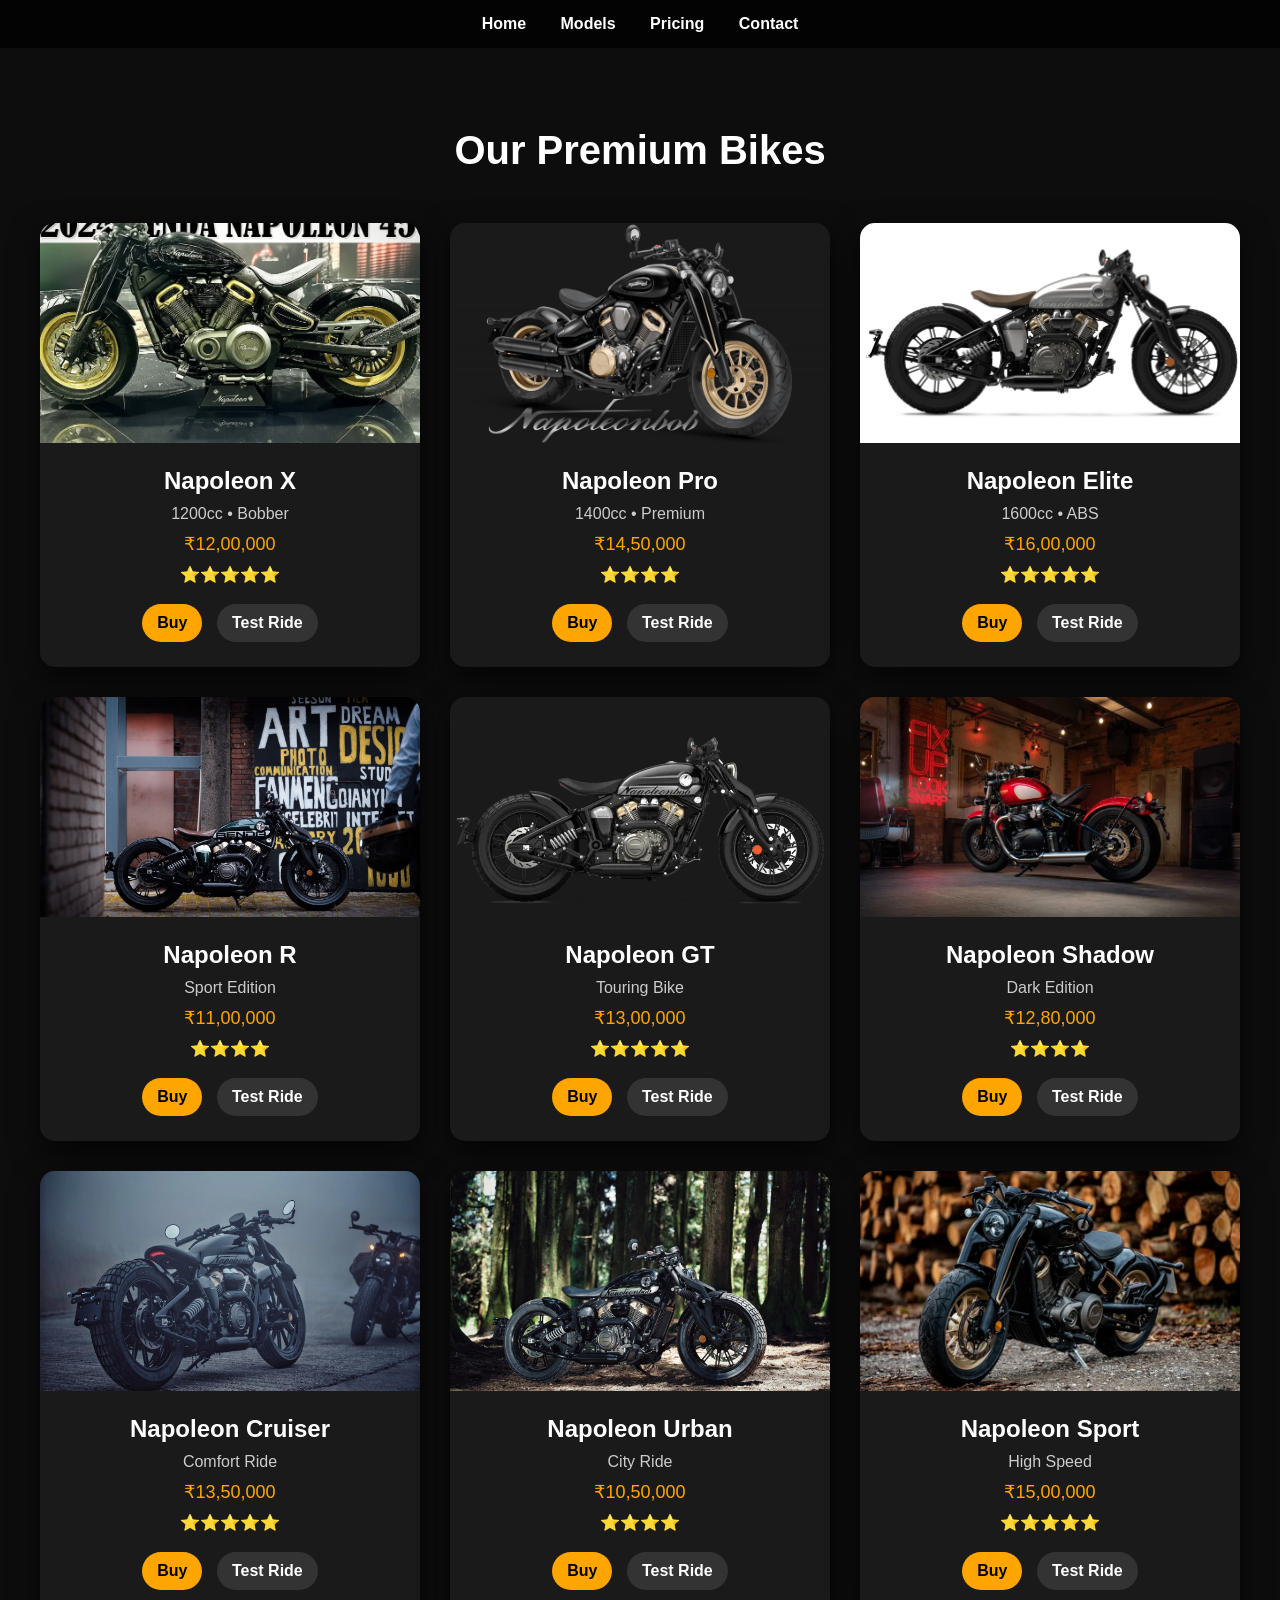
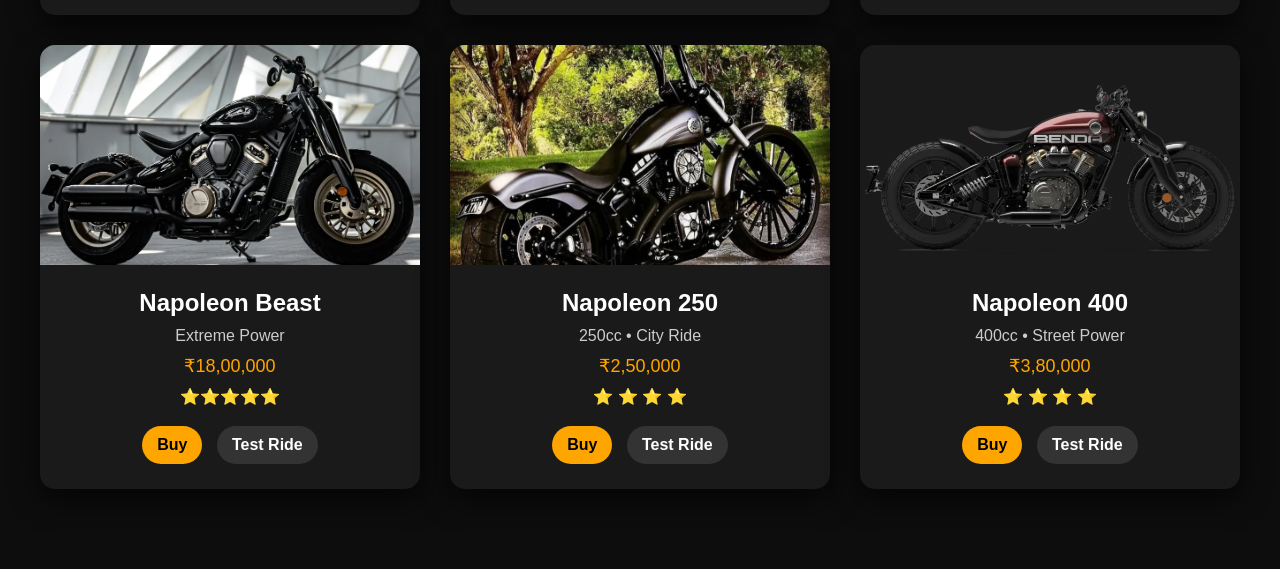
==== bikes/index.html @ 5b16cc89 "Initial commit - Napoleon Bikes Project" ====
<!DOCTYPE html>
<html lang="en">
<head>
<meta charset="UTF-8">
<meta name="viewport" content="width=device-width, initial-scale=1.0">
<title>Napoleon Bikes - Models</title>

<style>
* {
    margin: 0;
    padding: 0;
    box-sizing: border-box;
}

body {
    font-family: Arial;
    background: #0d0d0d;
    color: white;
}

/* Navbar */
nav {
    background: rgba(0,0,0,0.8);
    padding: 15px;
    text-align: center;
}

nav a {
    color: white;
    margin: 0 15px;
    text-decoration: none;
    font-weight: bold;
}

/* Section */
.section {
    padding: 80px 40px;
}

.section h1 {
    text-align: center;
    margin-bottom: 50px;
    font-size: 40px;
}

/* Grid */
.grid {
    display: grid;
    grid-template-columns: repeat(auto-fit, minmax(280px, 1fr));
    gap: 30px;
}

/* Card */
.card {
    background: #1a1a1a;
    border-radius: 15px;
    overflow: hidden;
    transition: 0.4s;
    box-shadow: 0 10px 30px rgba(0,0,0,0.7);
    animation: fadeUp 0.8s ease;
}

.card:hover {
    transform: translateY(-12px) scale(1.03);
}

/* Image */
.card img {
    width: 100%;
    height: 220px;
    object-fit: cover;
}

/* Content */
.card-content {
    padding: 20px;
    text-align: center;
}

.card-content h2 {
    margin-bottom: 10px;
}

.card-content p {
    color: #ccc;
    margin-bottom: 10px;
}

/* Price */
.price {
    color: orange;
    font-size: 18px;
    margin-bottom: 10px;
}

/* Stars */
.stars {
    color: gold;
    margin-bottom: 15px;
}

/* Buttons */
.btn {
    display: inline-block;
    margin: 5px;
    padding: 10px 15px;
    border-radius: 20px;
    text-decoration: none;
    font-weight: bold;
    transition: 0.3s;
}

.buy {
    background: orange;
    color: black;
}

.test {
    background: #333;
    color: white;
}

.btn:hover {
    transform: scale(1.1);
}

/* Animation */
@keyframes fadeUp {
    from {
        opacity: 0;
        transform: translateY(40px);
    }
    to {
        opacity: 1;
        transform: translateY(0);
    }
}

/* Responsive */
@media(max-width: 768px) {
    .section {
        padding: 40px 20px;
    }
}
</style>
</head>

<body>

<!-- Navbar -->
<nav>
    <a href="../index.html">Home</a>
    <a href="../bikes/">Models</a>
    <a href="../pricing/">Pricing</a>
    <a href="../contact/">Contact</a>
</nav>

<!-- Section -->
<div class="section">
    <h1>Our Premium Bikes</h1>

    <div class="grid">

        <!-- Bike 1 -->
        <div class="card">
            <img src="images/napoleon1.webp">
            <div class="card-content">
                <h2>Napoleon X</h2>
                <p>1200cc • Bobber</p>
                <div class="price">₹12,00,000</div>
                <div class="stars">⭐⭐⭐⭐⭐</div>
                <a href="/contact/index.html" class="btn buy">Buy</a>
                <a href="/contact/index.html" class="btn test">Test Ride</a>
            </div>
        </div>

        <!-- Bike 2 -->
        <div class="card">
            <img src="images/napoleon2.webp">
            <div class="card-content">
                <h2>Napoleon Pro</h2>
                <p>1400cc • Premium</p>
                <div class="price">₹14,50,000</div>
                <div class="stars">⭐⭐⭐⭐</div>
                <a href="/contact/index.html" class="btn buy">Buy</a>
                <a href="/contact/index.html" class="btn test">Test Ride</a>
            </div>
        </div>

        <!-- Bike 3 -->
        <div class="card">
            <img src="images/napoleon3.png">
            <div class="card-content">
                <h2>Napoleon Elite</h2>
                <p>1600cc • ABS</p>
                <div class="price">₹16,00,000</div>
                <div class="stars">⭐⭐⭐⭐⭐</div>
                <a href="/contact/index.html" class="btn buy">Buy</a>
                <a href="/contact/index.html" class="btn test">Test Ride</a>
            </div>
        </div>

        <!-- More Bikes -->
        <div class="card">
            <img src="images/napoleon4.jpg">
            <div class="card-content">
                <h2>Napoleon R</h2>
                <p>Sport Edition</p>
                <div class="price">₹11,00,000</div>
                <div class="stars">⭐⭐⭐⭐</div>
                <a href="/contact/index.html" class="btn buy">Buy</a>
                <a href="/contact/index.html" class="btn test">Test Ride</a>
            </div>
        </div>

        <div class="card">
            <img src="images/napoleon5.webp">
            <div class="card-content">
                <h2>Napoleon GT</h2>
                <p>Touring Bike</p>
                <div class="price">₹13,00,000</div>
                <div class="stars">⭐⭐⭐⭐⭐</div>
                <a href="/contact/index.html" class="btn buy">Buy</a>
                <a href="/contact/index.html" class="btn test">Test Ride</a>
            </div>
        </div>

        <div class="card">
            <img src="images/napoleon6.webp">
            <div class="card-content">
                <h2>Napoleon Shadow</h2>
                <p>Dark Edition</p>
                <div class="price">₹12,80,000</div>
                <div class="stars">⭐⭐⭐⭐</div>
                <a href="/contact/index.html" class="btn buy">Buy</a>
                <a href="/contact/index.html" class="btn test">Test Ride</a>
            </div>
        </div>

        <div class="card">
            <img src="images/napoleon7.webp">
            <div class="card-content">
                <h2>Napoleon Cruiser</h2>
                <p>Comfort Ride</p>
                <div class="price">₹13,50,000</div>
                <div class="stars">⭐⭐⭐⭐⭐</div>
                <a href="/contact/index.html" class="btn buy">Buy</a>
                <a href="/contact/index.html" class="btn test">Test Ride</a>
            </div>
        </div>

        <div class="card">
            <img src="images/napoleon8.jpg">
            <div class="card-content">
                <h2>Napoleon Urban</h2>
                <p>City Ride</p>
                <div class="price">₹10,50,000</div>
                <div class="stars">⭐⭐⭐⭐</div>
                <a href="/contact/index.html" class="btn buy">Buy</a>
                <a href="/contact/index.html" class="btn test">Test Ride</a>
            </div>
        </div>

        <div class="card">
            <img src="images/napoleon9.webp">
            <div class="card-content">
                <h2>Napoleon Sport</h2>
                <p>High Speed</p>
                <div class="price">₹15,00,000</div>
                <div class="stars">⭐⭐⭐⭐⭐</div>
                <a href="/contact/index.html" class="btn buy">Buy</a>
                <a href="/contact/index.html" class="btn test">Test Ride</a>
            </div>
        </div>

        <div class="card">
            <img src="images/napoleon10.webp">
            <div class="card-content">
                <h2>Napoleon Beast</h2>
                <p>Extreme Power</p>
                <div class="price">₹18,00,000</div>
                <div class="stars">⭐⭐⭐⭐⭐</div>
                <a href="/contact/index.html" class="btn buy">Buy</a>
                <a href="/contact/index.html" class="btn test">Test Ride</a>
            </div>
        </div>

	<div class="card">
        <img src="images/napoleon11.webp">
        <div class="card-content">
            <h2>Napoleon 250</h2>
            <p>250cc • City Ride</p>
            <div class="price">₹2,50,000</div>
            <div class="stars">⭐ ⭐ ⭐ ⭐</div>
            <a href="/contact/index.html" class="btn buy">Buy</a>
            <a href="/contact/index.html" class="btn test">Test Ride</a>
        </div>
    </div>

    <div class="card">
        <img src="images/napoleon13.webp">
        <div class="card-content">
            <h2>Napoleon 400</h2>
            <p>400cc • Street Power</p>
            <div class="price">₹3,80,000</div>
            <div class="stars">⭐ ⭐ ⭐ ⭐</div>
            <a href="/contact/index.html" class="btn buy">Buy</a>
            <a href="/contact/index.html" class="btn test">Test Ride</a>
        </div>
    </div>
    

    </div>
</div>

</body>
</html>
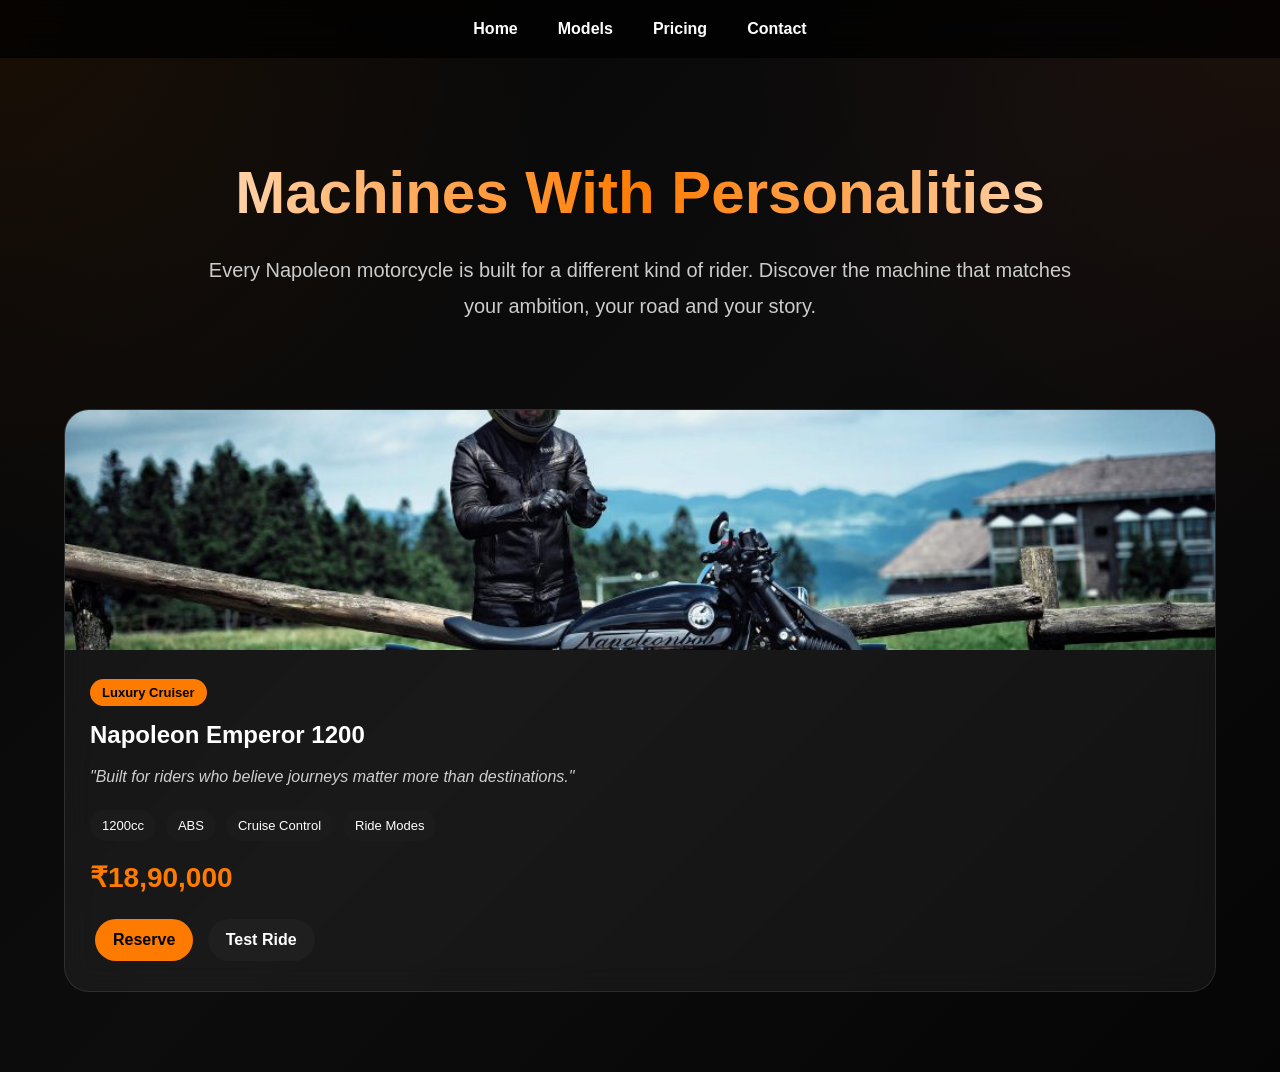
==== commit d9bf2e55: "Revamp bikes index page with new styles and title Updated the title and enhanced the styling for the" ====
--- a/bikes/index.html
+++ b/bikes/index.html
@@ -3,314 +3,232 @@
 <head>
 <meta charset="UTF-8">
 <meta name="viewport" content="width=device-width, initial-scale=1.0">
-<title>Napoleon Bikes - Models</title>
+
+<title>Napoleon Bikes | Machines With Personalities</title>
 
 <style>
-* {
-    margin: 0;
-    padding: 0;
-    box-sizing: border-box;
-}
-
-body {
-    font-family: Arial;
-    background: #0d0d0d;
-    color: white;
-}
-
-/* Navbar */
-nav {
-    background: rgba(0,0,0,0.8);
-    padding: 15px;
-    text-align: center;
-}
-
-nav a {
-    color: white;
-    margin: 0 15px;
-    text-decoration: none;
-    font-weight: bold;
-}
-
-/* Section */
-.section {
-    padding: 80px 40px;
-}
-
-.section h1 {
-    text-align: center;
-    margin-bottom: 50px;
-    font-size: 40px;
-}
-
-/* Grid */
-.grid {
-    display: grid;
-    grid-template-columns: repeat(auto-fit, minmax(280px, 1fr));
-    gap: 30px;
-}
-
-/* Card */
-.card {
-    background: #1a1a1a;
-    border-radius: 15px;
-    overflow: hidden;
-    transition: 0.4s;
-    box-shadow: 0 10px 30px rgba(0,0,0,0.7);
-    animation: fadeUp 0.8s ease;
-}
-
-.card:hover {
-    transform: translateY(-12px) scale(1.03);
-}
-
-/* Image */
-.card img {
-    width: 100%;
-    height: 220px;
-    object-fit: cover;
-}
-
-/* Content */
-.card-content {
-    padding: 20px;
-    text-align: center;
-}
-
-.card-content h2 {
-    margin-bottom: 10px;
-}
-
-.card-content p {
-    color: #ccc;
-    margin-bottom: 10px;
-}
-
-/* Price */
-.price {
-    color: orange;
-    font-size: 18px;
-    margin-bottom: 10px;
-}
-
-/* Stars */
-.stars {
-    color: gold;
-    margin-bottom: 15px;
-}
-
-/* Buttons */
-.btn {
-    display: inline-block;
-    margin: 5px;
-    padding: 10px 15px;
-    border-radius: 20px;
-    text-decoration: none;
-    font-weight: bold;
-    transition: 0.3s;
-}
-
-.buy {
-    background: orange;
-    color: black;
-}
-
-.test {
-    background: #333;
-    color: white;
-}
-
-.btn:hover {
-    transform: scale(1.1);
-}
-
-/* Animation */
-@keyframes fadeUp {
-    from {
-        opacity: 0;
-        transform: translateY(40px);
-    }
-    to {
-        opacity: 1;
-        transform: translateY(0);
-    }
-}
-
-/* Responsive */
-@media(max-width: 768px) {
-    .section {
-        padding: 40px 20px;
-    }
-}
+
+*{
+    margin:0;
+    padding:0;
+    box-sizing:border-box;
+}
+
+body{
+    font-family:Arial, sans-serif;
+    background:
+        radial-gradient(circle at top left,#ff7b0015,transparent 35%),
+        radial-gradient(circle at top right,#ff450010,transparent 35%),
+        linear-gradient(135deg,#050505,#0d0d0d,#050505);
+    color:white;
+}
+
+/* NAVBAR */
+
+nav{
+    position:sticky;
+    top:0;
+    z-index:1000;
+    background:rgba(0,0,0,0.75);
+    backdrop-filter:blur(12px);
+    padding:20px;
+    display:flex;
+    justify-content:center;
+    gap:40px;
+}
+
+nav a{
+    color:white;
+    text-decoration:none;
+    font-weight:bold;
+    transition:.3s;
+}
+
+nav a:hover{
+    color:#ff7b00;
+}
+
+/* HERO */
+
+.hero{
+    text-align:center;
+    padding:100px 20px 60px;
+}
+
+.hero h1{
+    font-size:60px;
+    background:linear-gradient(90deg,#ffffff,#ff7b00,#ffffff);
+    -webkit-background-clip:text;
+    -webkit-text-fill-color:transparent;
+}
+
+.hero p{
+    max-width:900px;
+    margin:25px auto;
+    color:#cccccc;
+    font-size:20px;
+    line-height:1.8;
+}
+
+/* GRID */
+
+.grid{
+    width:90%;
+    margin:auto;
+    display:grid;
+    grid-template-columns:repeat(auto-fit,minmax(320px,1fr));
+    gap:35px;
+    padding-bottom:80px;
+}
+
+/* CARD */
+
+.card{
+    background:rgba(255,255,255,0.05);
+    border:1px solid rgba(255,255,255,0.1);
+    border-radius:25px;
+    overflow:hidden;
+    backdrop-filter:blur(15px);
+    transition:.4s;
+}
+
+.card:hover{
+    transform:translateY(-10px);
+    box-shadow:0 0 30px rgba(255,123,0,.4);
+}
+
+.card img{
+    width:100%;
+    height:240px;
+    object-fit:cover;
+}
+
+.content{
+    padding:25px;
+}
+
+.category{
+    display:inline-block;
+    background:#ff7b00;
+    color:black;
+    padding:6px 12px;
+    border-radius:20px;
+    font-size:13px;
+    font-weight:bold;
+}
+
+.content h2{
+    margin:15px 0;
+}
+
+.quote{
+    color:#cfcfcf;
+    font-style:italic;
+    line-height:1.6;
+}
+
+.specs{
+    margin-top:20px;
+    display:flex;
+    flex-wrap:wrap;
+    gap:10px;
+}
+
+.specs span{
+    background:#1b1b1b;
+    padding:8px 12px;
+    border-radius:20px;
+    font-size:13px;
+}
+
+.price{
+    margin-top:20px;
+    color:#ff7b00;
+    font-size:28px;
+    font-weight:bold;
+}
+
+.buttons{
+    margin-top:20px;
+}
+
+.btn{
+    display:inline-block;
+    padding:12px 18px;
+    margin:5px;
+    border-radius:30px;
+    text-decoration:none;
+    font-weight:bold;
+}
+
+.buy{
+    background:#ff7b00;
+    color:black;
+}
+
+.test{
+    background:#1f1f1f;
+    color:white;
+}
+
+.buy:hover,
+.test:hover{
+    opacity:.85;
+}
+
 </style>
 </head>
 
 <body>
 
-<!-- Navbar -->
 <nav>
     <a href="../index.html">Home</a>
-    <a href="../bikes/">Models</a>
-    <a href="../pricing/">Pricing</a>
-    <a href="../contact/">Contact</a>
+    <a href="../bikes/index.html">Models</a>
+    <a href="../pricing/index.html">Pricing</a>
+    <a href="../contact/index.html">Contact</a>
 </nav>
 
-<!-- Section -->
-<div class="section">
-    <h1>Our Premium Bikes</h1>
-
-    <div class="grid">
-
-        <!-- Bike 1 -->
-        <div class="card">
-            <img src="images/napoleon1.webp">
-            <div class="card-content">
-                <h2>Napoleon X</h2>
-                <p>1200cc • Bobber</p>
-                <div class="price">₹12,00,000</div>
-                <div class="stars">⭐⭐⭐⭐⭐</div>
-                <a href="/contact/index.html" class="btn buy">Buy</a>
-                <a href="/contact/index.html" class="btn test">Test Ride</a>
+<section class="hero">
+    <h1>Machines With Personalities</h1>
+
+    <p>
+        Every Napoleon motorcycle is built for a different kind of rider.
+        Discover the machine that matches your ambition, your road and your story.
+    </p>
+</section>
+
+<div class="grid">
+
+    <!-- Copy this card and change the values for all your bikes -->
+
+    <div class="card">
+        <img src="../assets/images/napoleon1.jpg" alt="Napoleon Emperor 1200">
+
+        <div class="content">
+            <span class="category">Luxury Cruiser</span>
+
+            <h2>Napoleon Emperor 1200</h2>
+
+            <p class="quote">
+                "Built for riders who believe journeys matter more than destinations."
+            </p>
+
+            <div class="specs">
+                <span>1200cc</span>
+                <span>ABS</span>
+                <span>Cruise Control</span>
+                <span>Ride Modes</span>
+            </div>
+
+            <div class="price">₹18,90,000</div>
+
+            <div class="buttons">
+                <a href="../contact/index.html" class="btn buy">Reserve</a>
+                <a href="../contact/index.html" class="btn test">Test Ride</a>
             </div>
         </div>
-
-        <!-- Bike 2 -->
-        <div class="card">
-            <img src="images/napoleon2.webp">
-            <div class="card-content">
-                <h2>Napoleon Pro</h2>
-                <p>1400cc • Premium</p>
-                <div class="price">₹14,50,000</div>
-                <div class="stars">⭐⭐⭐⭐</div>
-                <a href="/contact/index.html" class="btn buy">Buy</a>
-                <a href="/contact/index.html" class="btn test">Test Ride</a>
-            </div>
-        </div>
-
-        <!-- Bike 3 -->
-        <div class="card">
-            <img src="images/napoleon3.png">
-            <div class="card-content">
-                <h2>Napoleon Elite</h2>
-                <p>1600cc • ABS</p>
-                <div class="price">₹16,00,000</div>
-                <div class="stars">⭐⭐⭐⭐⭐</div>
-                <a href="/contact/index.html" class="btn buy">Buy</a>
-                <a href="/contact/index.html" class="btn test">Test Ride</a>
-            </div>
-        </div>
-
-        <!-- More Bikes -->
-        <div class="card">
-            <img src="images/napoleon4.jpg">
-            <div class="card-content">
-                <h2>Napoleon R</h2>
-                <p>Sport Edition</p>
-                <div class="price">₹11,00,000</div>
-                <div class="stars">⭐⭐⭐⭐</div>
-                <a href="/contact/index.html" class="btn buy">Buy</a>
-                <a href="/contact/index.html" class="btn test">Test Ride</a>
-            </div>
-        </div>
-
-        <div class="card">
-            <img src="images/napoleon5.webp">
-            <div class="card-content">
-                <h2>Napoleon GT</h2>
-                <p>Touring Bike</p>
-                <div class="price">₹13,00,000</div>
-                <div class="stars">⭐⭐⭐⭐⭐</div>
-                <a href="/contact/index.html" class="btn buy">Buy</a>
-                <a href="/contact/index.html" class="btn test">Test Ride</a>
-            </div>
-        </div>
-
-        <div class="card">
-            <img src="images/napoleon6.webp">
-            <div class="card-content">
-                <h2>Napoleon Shadow</h2>
-                <p>Dark Edition</p>
-                <div class="price">₹12,80,000</div>
-                <div class="stars">⭐⭐⭐⭐</div>
-                <a href="/contact/index.html" class="btn buy">Buy</a>
-                <a href="/contact/index.html" class="btn test">Test Ride</a>
-            </div>
-        </div>
-
-        <div class="card">
-            <img src="images/napoleon7.webp">
-            <div class="card-content">
-                <h2>Napoleon Cruiser</h2>
-                <p>Comfort Ride</p>
-                <div class="price">₹13,50,000</div>
-                <div class="stars">⭐⭐⭐⭐⭐</div>
-                <a href="/contact/index.html" class="btn buy">Buy</a>
-                <a href="/contact/index.html" class="btn test">Test Ride</a>
-            </div>
-        </div>
-
-        <div class="card">
-            <img src="images/napoleon8.jpg">
-            <div class="card-content">
-                <h2>Napoleon Urban</h2>
-                <p>City Ride</p>
-                <div class="price">₹10,50,000</div>
-                <div class="stars">⭐⭐⭐⭐</div>
-                <a href="/contact/index.html" class="btn buy">Buy</a>
-                <a href="/contact/index.html" class="btn test">Test Ride</a>
-            </div>
-        </div>
-
-        <div class="card">
-            <img src="images/napoleon9.webp">
-            <div class="card-content">
-                <h2>Napoleon Sport</h2>
-                <p>High Speed</p>
-                <div class="price">₹15,00,000</div>
-                <div class="stars">⭐⭐⭐⭐⭐</div>
-                <a href="/contact/index.html" class="btn buy">Buy</a>
-                <a href="/contact/index.html" class="btn test">Test Ride</a>
-            </div>
-        </div>
-
-        <div class="card">
-            <img src="images/napoleon10.webp">
-            <div class="card-content">
-                <h2>Napoleon Beast</h2>
-                <p>Extreme Power</p>
-                <div class="price">₹18,00,000</div>
-                <div class="stars">⭐⭐⭐⭐⭐</div>
-                <a href="/contact/index.html" class="btn buy">Buy</a>
-                <a href="/contact/index.html" class="btn test">Test Ride</a>
-            </div>
-        </div>
-
-	<div class="card">
-        <img src="images/napoleon11.webp">
-        <div class="card-content">
-            <h2>Napoleon 250</h2>
-            <p>250cc • City Ride</p>
-            <div class="price">₹2,50,000</div>
-            <div class="stars">⭐ ⭐ ⭐ ⭐</div>
-            <a href="/contact/index.html" class="btn buy">Buy</a>
-            <a href="/contact/index.html" class="btn test">Test Ride</a>
-        </div>
     </div>
 
-    <div class="card">
-        <img src="images/napoleon13.webp">
-        <div class="card-content">
-            <h2>Napoleon 400</h2>
-            <p>400cc • Street Power</p>
-            <div class="price">₹3,80,000</div>
-            <div class="stars">⭐ ⭐ ⭐ ⭐</div>
-            <a href="/contact/index.html" class="btn buy">Buy</a>
-            <a href="/contact/index.html" class="btn test">Test Ride</a>
-        </div>
-    </div>
-    
-
-    </div>
 </div>
 
 </body>
